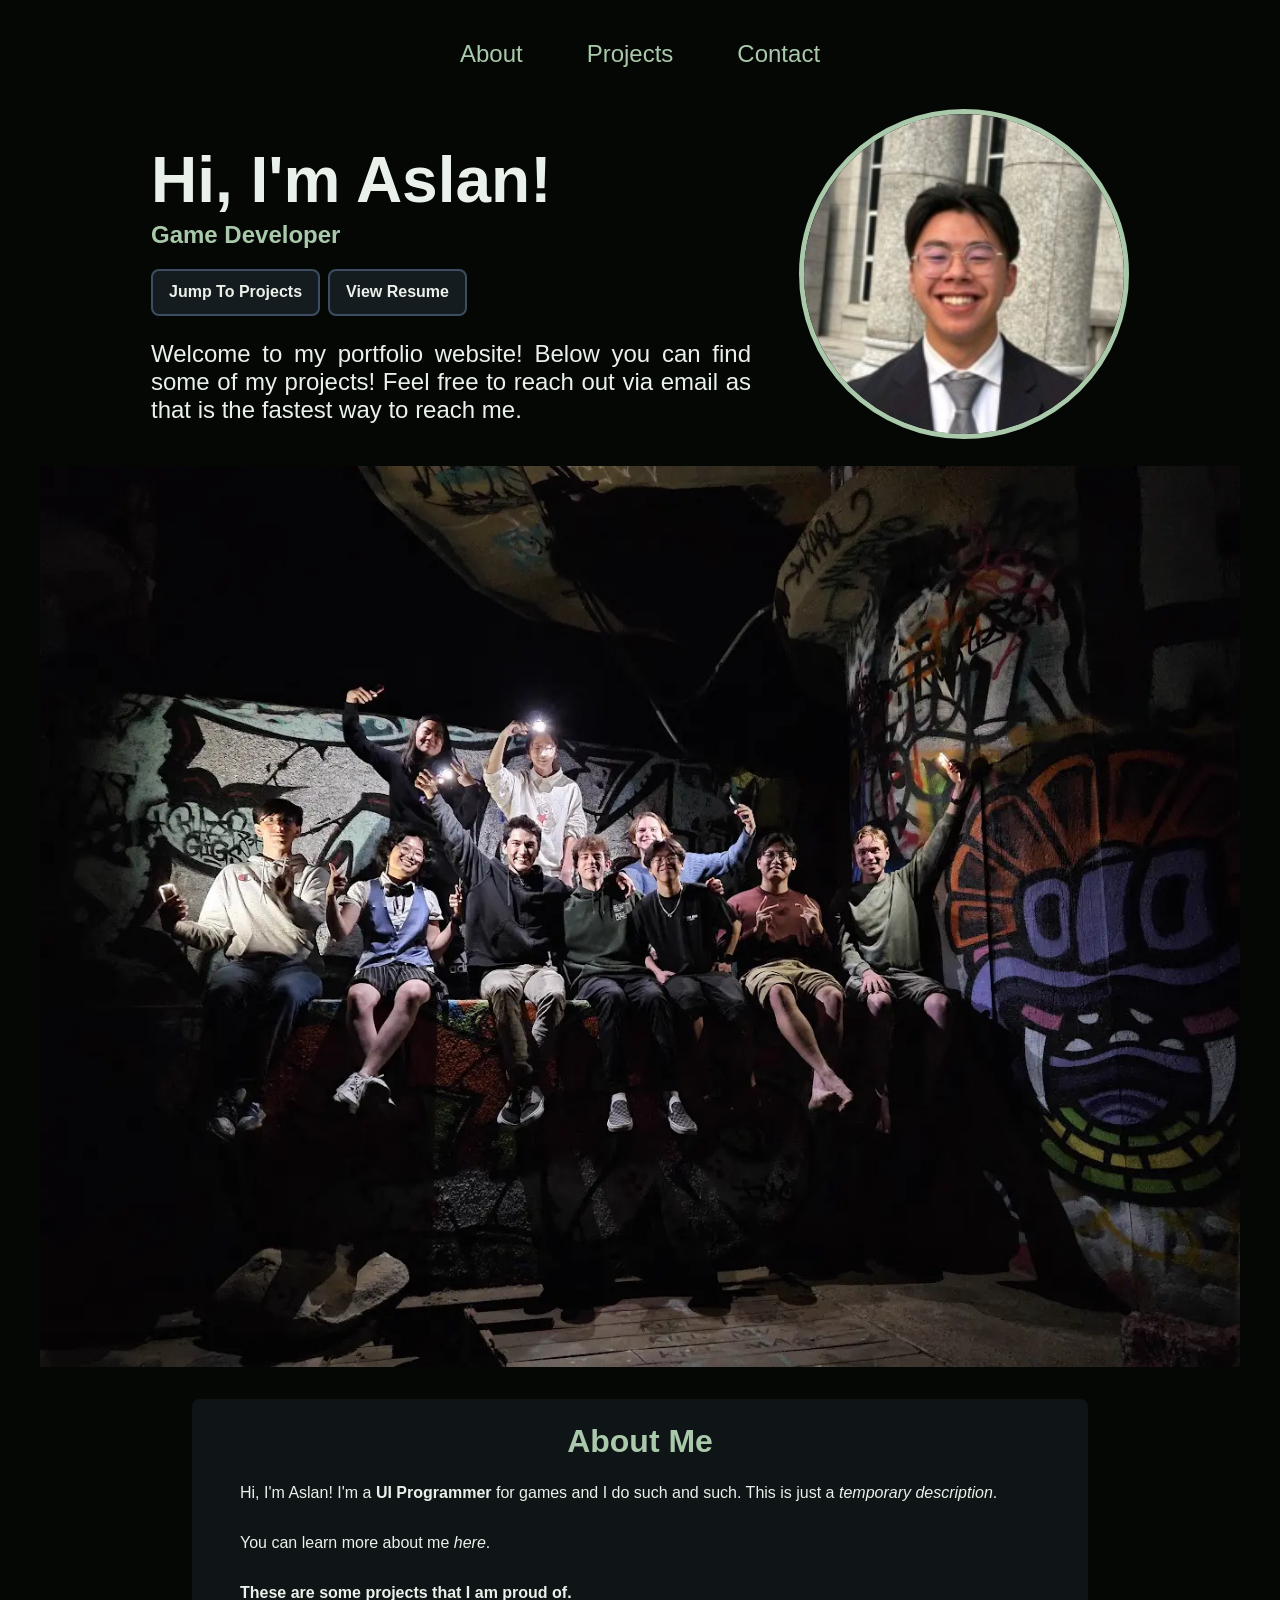
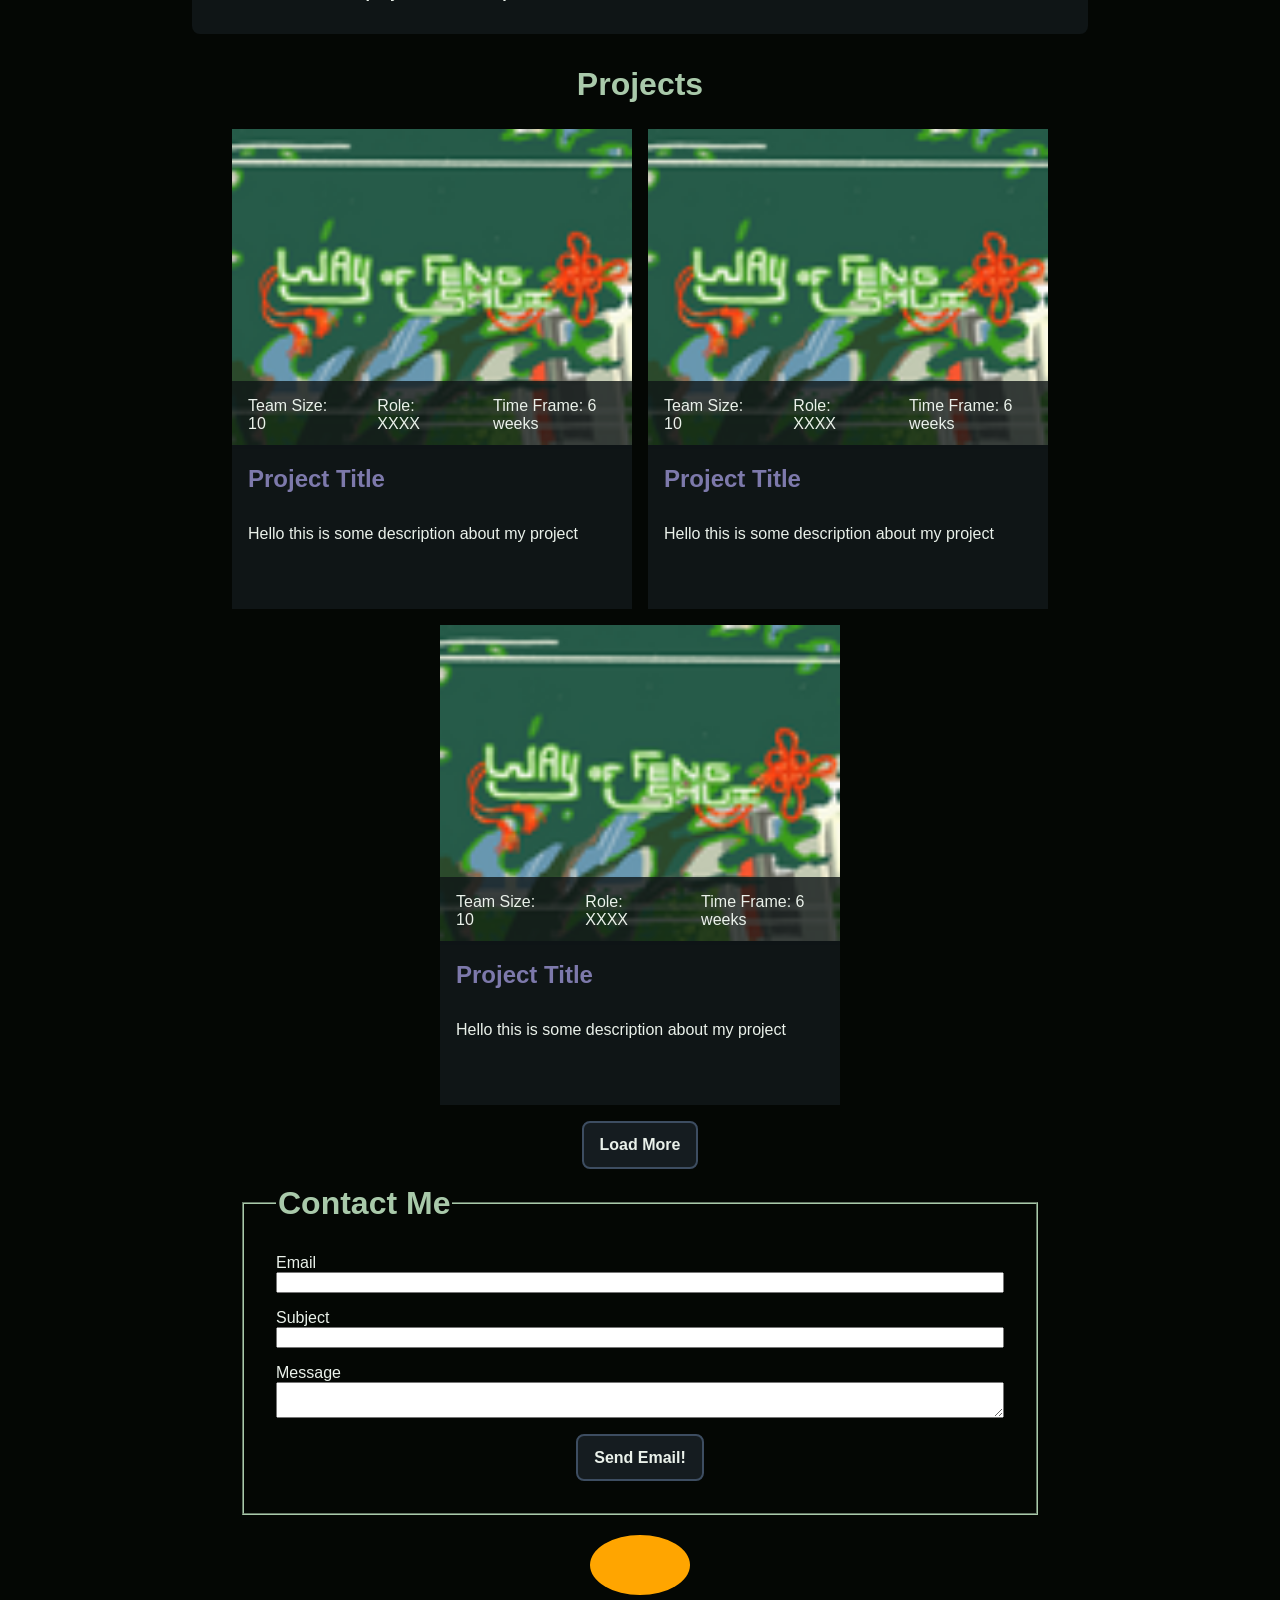
==== index.html @ 499e452e "copied hw3 files" ====
<!DOCTYPE html>
<html>
    <head>
        <meta charset="utf-8"/>
        <meta name="viewport" content="width=device-width, initial-scale=1.0" />
        <title>Aslan Chan | Portfolio</title>
        <link rel="icon" href="favicon.ico" />
        <link rel="stylesheet" href="main.css" />
    </head>

    <body>
        <noscript>Your browser does not support JavaScript!</noscript>
        <header>
            <nav>
                <a href="#about">About</a>
                <a href="#projects">Projects</a>
                <a href="#contact">Contact</a>
            </nav>
        </header>

        <main>
            <landing-page-section>
                <landing-page-intro>
                    <h1>Hi, I'm Aslan!</h1>
                    <h2>Game Developer</h2>
                    <landing-page-buttons>
                        <a href="#projects">Jump To Projects</a>
                        <a href="">View Resume</a>
                    </landing-page-buttons>
                    <p>Welcome to my portfolio website! Below you can find some of my projects! Feel free to reach out via email as that is the fastest way to reach me.</p>
                </landing-page-intro>
                <img id="landing-page-img" src="/assets/images/aslan-chan.jpg" />
            </landing-page-section>

            <br />

            <picture class="polaroid-picture">
                <source media="(min-width:650px)" srcset="/assets/images/about-image-2.webp" />
                <img src="/assets/images/about-image-1.webp" />
            </picture>

            <about-me-section id="about">
                <h2>About Me</h2>
                <section>
                    <p>Hi, I'm Aslan! I'm a <b>UI Programmer</b> for games and I do such and such. This is just a <em>temporary description</em>.</p>
                </section>
                <section>
                    <p>You can learn more about me <i>here</i>.</p>   
                </section>
                <section>
                    <p><strong>These are some projects that I am proud of.</strong></p>
                </section>
            </about-me-section>

            <h2 id="projects">Projects</h2>
            <project-cards-section>
                <a class="project-card" href="/project-details.html">
                    <img src="/assets/images/way-of-feng-shui.png" />
                    <project-card-info>
                        <p>Team Size: 10</p> 
                        <p>Role: XXXX</p> 
                        <p>Time Frame: 6 weeks</p>
                    </project-card-info>
                    <h3>Project Title</h3>
                    <p>Hello this is some description about my project</p>
                </a>
                <a class="project-card" href="/project-details.html">
                    <img src="/assets/images/way-of-feng-shui.png" />
                    <project-card-info>
                        <p>Team Size: 10</p> 
                        <p>Role: XXXX</p> 
                        <p>Time Frame: 6 weeks</p>
                    </project-card-info>
                    <h3>Project Title</h3>
                    <p>Hello this is some description about my project</p>
                </a>
                <a class="project-card" href="/project-details.html">
                    <img src="/assets/images/way-of-feng-shui.png" />
                    <project-card-info>
                        <p>Team Size: 10</p> 
                        <p>Role: XXXX</p> 
                        <p>Time Frame: 6 weeks</p>
                    </project-card-info>
                    <h3>Project Title</h3>
                    <p>Hello this is some description about my project</p>
                </a>
            </project-cards-section>

            <button id="load-more-button">Load More</button>

            <template>
                <a class="project-card" href="/project-details.html">
                    <img src="/assets/images/way-of-feng-shui.png" />
                    <project-card-info>
                        <p>Team Size: 10</p> 
                        <p>Role: XXXX</p> 
                        <p>Time Frame: 6 weeks</p>
                    </project-card-info>
                    <h3>Project Title</h3>
                    <p>Hello this is some description about my project</p>
                </a>
            </template>

            <form id="contact">
                <fieldset>
                    <legend>Contact Me</legend>
                    <label-input-container>
                        <label for="email-field">Email</label>
                        <input id="email-field" type="email" />
                    </label-input-container>
                    <label-input-container>
                        <label for="subject-field">Subject</label>
                        <input id="subject-field" type="text" />
                    </label-input-container>
                    <label-input-container>
                        <label for="message-field">Message</label>
                        <textarea id="message-field"></textarea>
                    </label-input-container>
                    <button command="show-modal" commandfor="confirmation-dialog">Send Email!</button>
                </fieldset>
            </form>

            <dialog id="confirmation-dialog">
                <p>Email has been sent!</p>
                <button commandfor="confirmation-dialog" command="close">Close</button>
            </dialog>

            <script>
                let canvas = document.getElementById("my-test-canvas");
                let ctx = canvas.getContext("2d");
                ctx.fillStyle = "#000000";
                // ctx.fillRect(0, 0, 80, 80);
                ctx.fillRect(0, 20, 100, 100);
            </script>
        </main>
        
        <footer>
            <svg width="100" height="100">
                <ellipse cx="50" cy="50" rx="50" ry="30" fill="orange"/>
            </svg>
        </footer>
    </body>
</html>
---- main.css ----
@font-face {
  font-family: 'Inter';
  src: url('/assets//fonts/Inter-VariableFont_opsz\,wght.ttf') format('ttf');
  font-weight: 100 900;
  font-style: normal;
  font-display: swap; /* Keeps text visible while loading */
}

:root {
    --main-font: 'Inter', Arial, Helvetica, sans-serif; 
    --color-text: #EAF1EA;
    --color-primary: #A9C9AA;
    --color-secondary: #3D4D61;
    --color-accent: #7D79AB;
    --color-bg: #040704;
    --color-secondary-20: rgba(61, 77, 97, 0.20);
}

body {
    max-width: 1200px;
    margin-inline: auto;
    padding-inline: 1.5rem;

    background-color: var(--color-bg);
    font-family: var(--main-font);
    color: var(--color-text);
}

nav {
    display: flex;
    max-width: fit-content;
    margin-inline: auto;
    justify-content: center;

    gap: 4rem;
    padding-block: 2rem;
}

nav a {
    font-size: 1.5rem;
    font-weight: 500;
    color: var(--color-primary);
    text-decoration: none;
    text-align: center;
    vertical-align: middle;
}

nav a:hover {
    cursor: pointer;
    color: var(--color-accent);
}

nav a:focus {
    cursor: pointer;
    color: var(--color-accent);
}

landing-page-section {
    display: flex;
    flex-direction: column;
    margin-block: auto;
    align-items: center;
    justify-content: center;
}

landing-page-intro {
    display: flex;
    flex-direction: column;
    width: 50%;
}

landing-page-intro h1 {
    font-size: 4rem;
    margin-bottom: -1rem;
}

landing-page-intro h2 {
    font-size: 1.5rem;
    color: var(--color-primary);
}

landing-page-intro p {
    font-size: 1.5rem;
    text-align: justify;
}

landing-page-buttons {
    display: flex;
    gap: 0.5rem;
}

landing-page-buttons a {
    font-size: 1rem;
    font-weight: 600;
    padding: 0.8em 1em;
    border-radius: 8px;
    border: 2px solid var(--color-secondary);
    background: rgba(61, 77, 97, 0.30);
    text-decoration-line: none;
    color: var(--color-text);
}

landing-page-buttons a:hover {
    background-color: var(--color-primary);
    color: var(--color-bg);
    cursor: pointer;
}

landing-page-buttons a:focus {
    background-color: var(--color-primary);
    color: var(--color-bg);
    cursor: pointer;
}

#landing-page-img {
    aspect-ratio: 1;
    width: 20rem;
    border-radius: 50%;
    border: 5px solid var(--color-primary);
    margin-left: 3rem;
}

.polaroid-picture img {
    display: flex;
    margin-inline: auto;
    width: 100%;
}

about-me-section {
    display: flex;
    flex-direction: column;
    max-width: 800px;
    margin-inline: auto;
    border-radius: 8px;
    background-color: var(--color-secondary-20);
    padding-inline: 3rem;
    padding-block: 1rem;
    margin-block: 2rem;
}

about-me-section h2 {
    align-self: center;
    color: var(--color-primary);
    font-size: 2rem;
    line-height: 0;
}

#projects {
    max-width: fit-content;
    margin-inline: auto;
    color: var(--color-primary);
    font-size: 2rem;
}

project-cards-section {
    display: flex;
    flex-wrap: wrap;
    justify-content: center;
    gap: 1rem;
}

.project-card {
    display: flex;
    flex-direction: column;
    width: 25rem;
    height: 30rem;
    background-color: var(--color-secondary-20);
    text-decoration-line: none;
    color: var(--color-text);
}


.project-card h3 {
    color: var(--color-accent);
    padding-inline: 1rem;
    font-size: 1.5rem;
    margin-block: 1rem;
}

/* All <p> tags after <h3> in .project card will have this margin-inline style */
.project-card h3 ~ p {
    margin-inline: 1rem;
} 

project-card-info {
    display: flex;
    position: relative;
    gap: 1rem;
    top: -4rem;
    margin-block-end: -4rem;
    
    height: fit-content;
    background: rgba(15, 21, 22, 0.79);
}

/* Only apply this margin-inline to <p> tags that are directly under project-card-info */
project-card-info > p {
    margin-inline: 1rem;
}

.project-card:hover {
    scale: 1.02;
}

.project-card:focus {
    scale: 1.02;
}
 
#load-more-button {
    display: block;
    max-width: fit-content;
    margin-inline: auto;
    margin-block: 1rem;

    font-size: 1rem;
    font-weight: 600;
    padding: 0.8em 1em;
    border-radius: 8px;
    border: 2px solid var(--color-secondary);
    background: rgba(61, 77, 97, 0.30);
    text-decoration-line: none;
    color: var(--color-text);
}

#load-more-button:hover {
    background-color: var(--color-primary);
    color: var(--color-bg);
    cursor: pointer;
}

#load-more-button:focus {
    background-color: var(--color-primary);
    color: var(--color-bg);
    cursor: pointer;
}

form {
    max-width: 800px;
    margin-inline: auto;
}

fieldset {
    border-color: var(--color-primary);
    padding-inline: 2rem;
    padding-block: 2rem;
}

legend {
    color: var(--color-primary);
    font-size: 2rem;
    font-weight: 600;
}

form button {
    display: block;
    max-width: fit-content;
    margin-inline: auto;
    margin-block-start: 1rem;

    font-size: 1rem;
    font-weight: 600;
    padding: 0.8em 1em;
    border-radius: 8px;
    border: 2px solid var(--color-secondary);
    background: rgba(61, 77, 97, 0.30);
    text-decoration-line: none;
    color: var(--color-text);
}

form label {
    font-size: 1rem;
    margin-inline-end: 1rem;
}

form button:hover {
    background-color: var(--color-primary);
    color: var(--color-bg);
    cursor: pointer;
}

form button:focus {
    background-color: var(--color-primary);
    color: var(--color-bg);
    cursor: pointer;
}

label-input-container {
    display: flex;
    flex-direction: column;
    margin-block-end: 1rem;
}

footer {
    display: flex;
    align-items: center;
    justify-content: center;
}

@media screen and (min-width: 768px) {
    landing-page-section {
        flex-direction: row;
    }
}
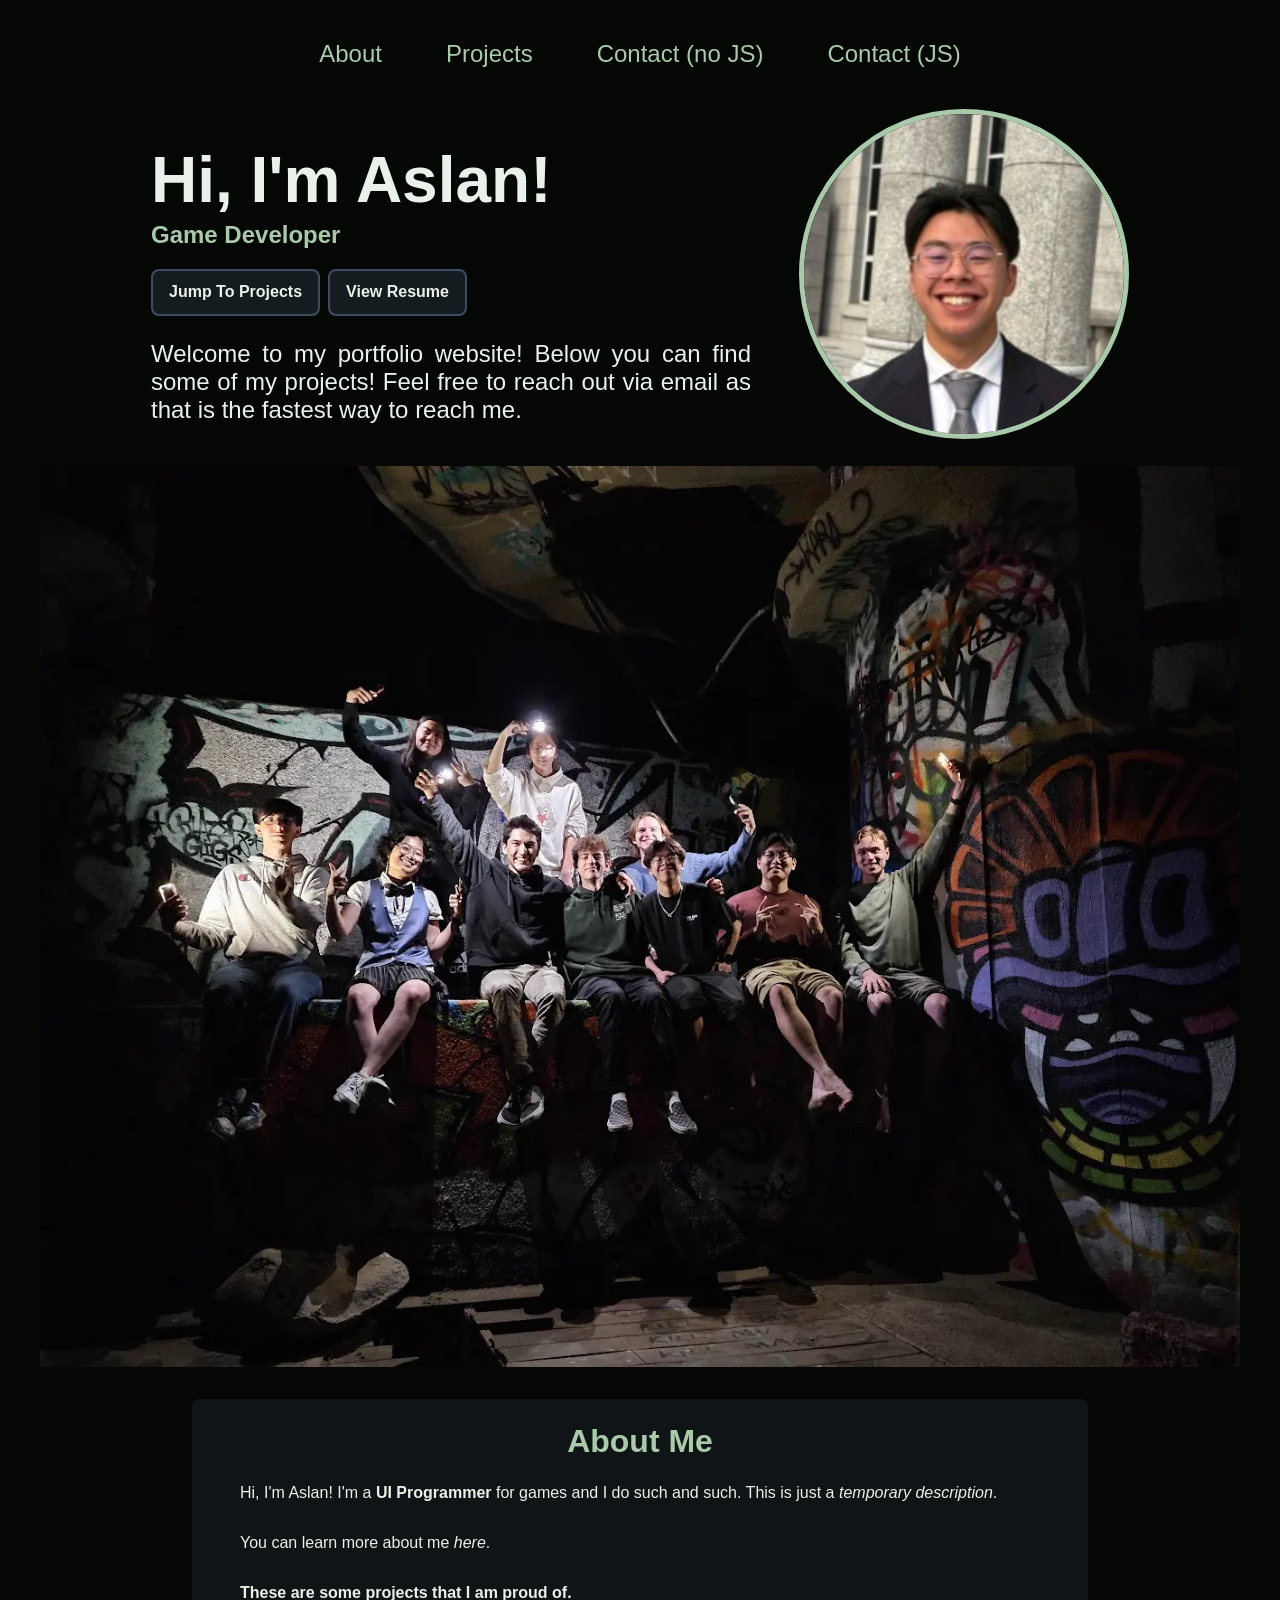
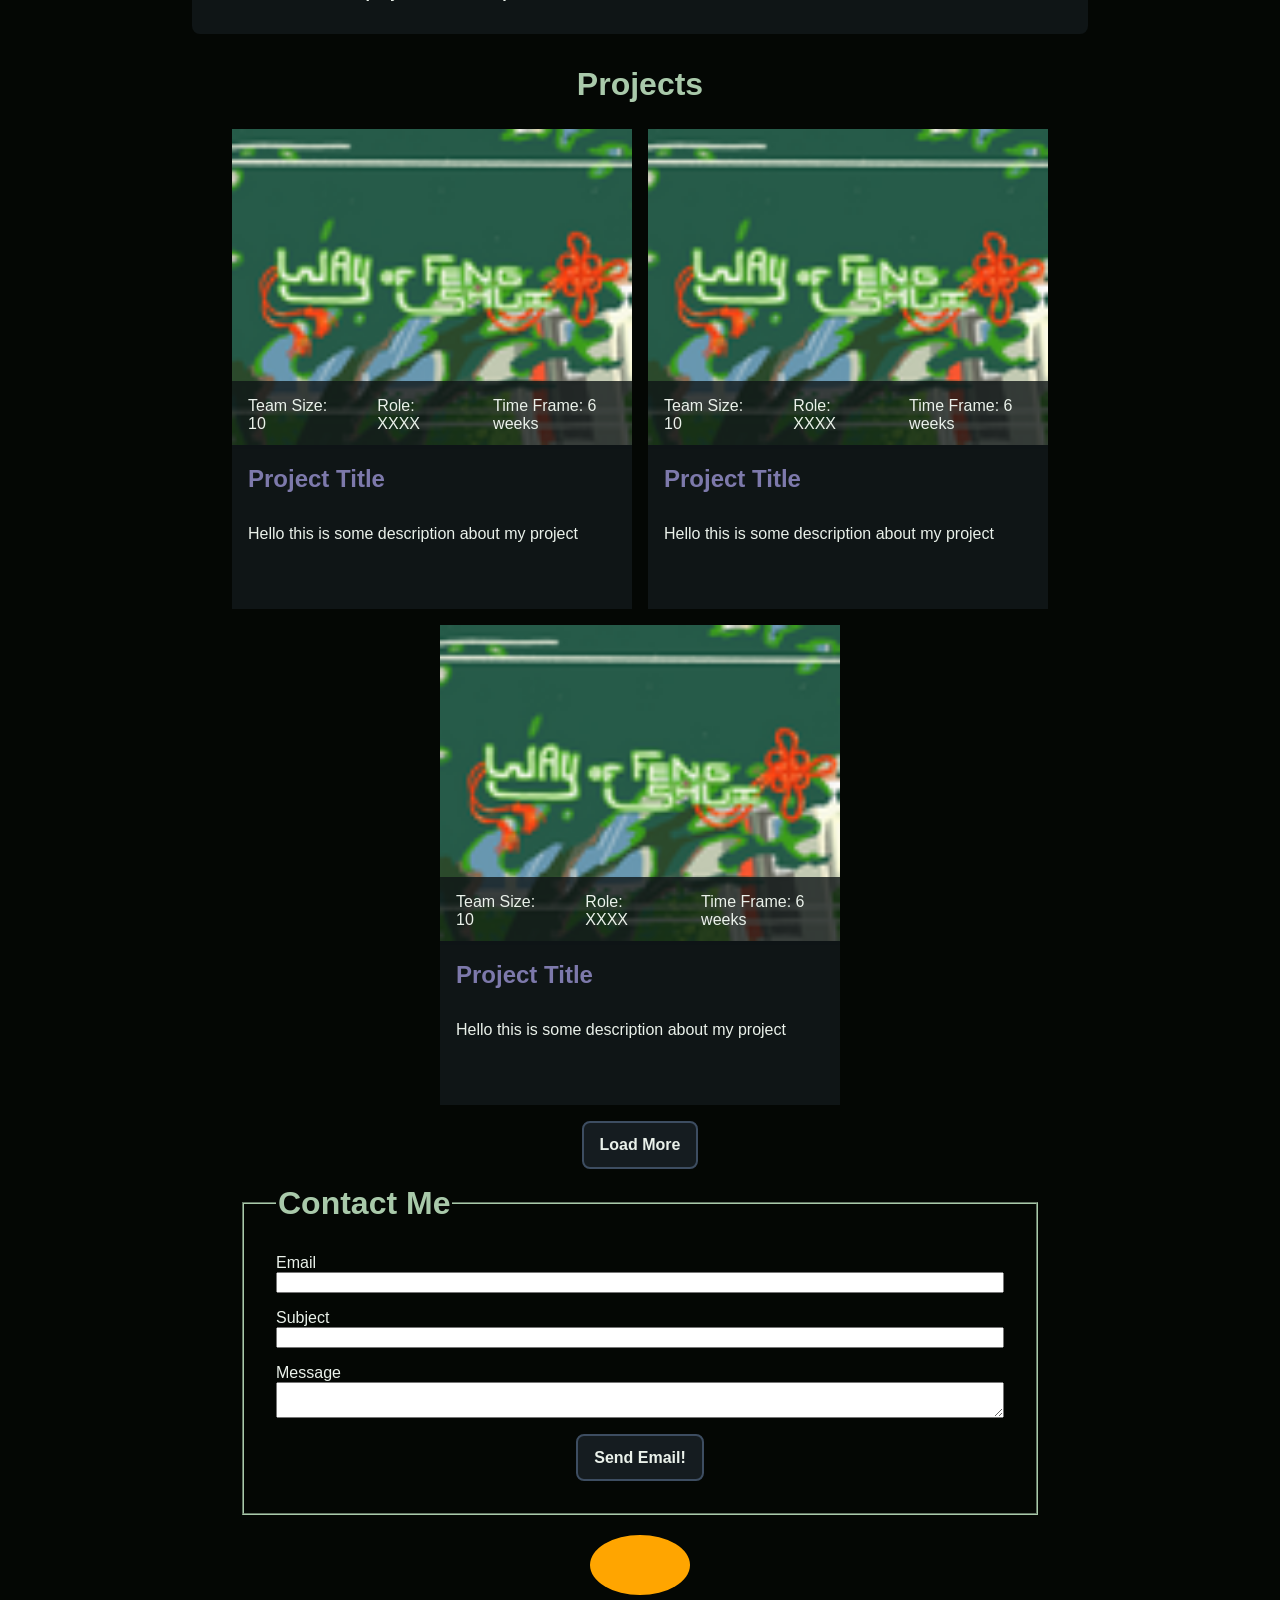
==== commit 5fc53d86: "part 2 and 3" ====
--- a/index.html
+++ b/index.html
@@ -14,7 +14,9 @@
             <nav>
                 <a href="#about">About</a>
                 <a href="#projects">Projects</a>
-                <a href="#contact">Contact</a>
+                <!-- <a href="#contact">Contact</a> -->
+                <a href="/form-no-js.html">Contact &lpar;no JS&rpar;</a>
+                <a href="/form-with-js.html">Contact &lpar;JS&rpar;</a>
             </nav>
         </header>
 
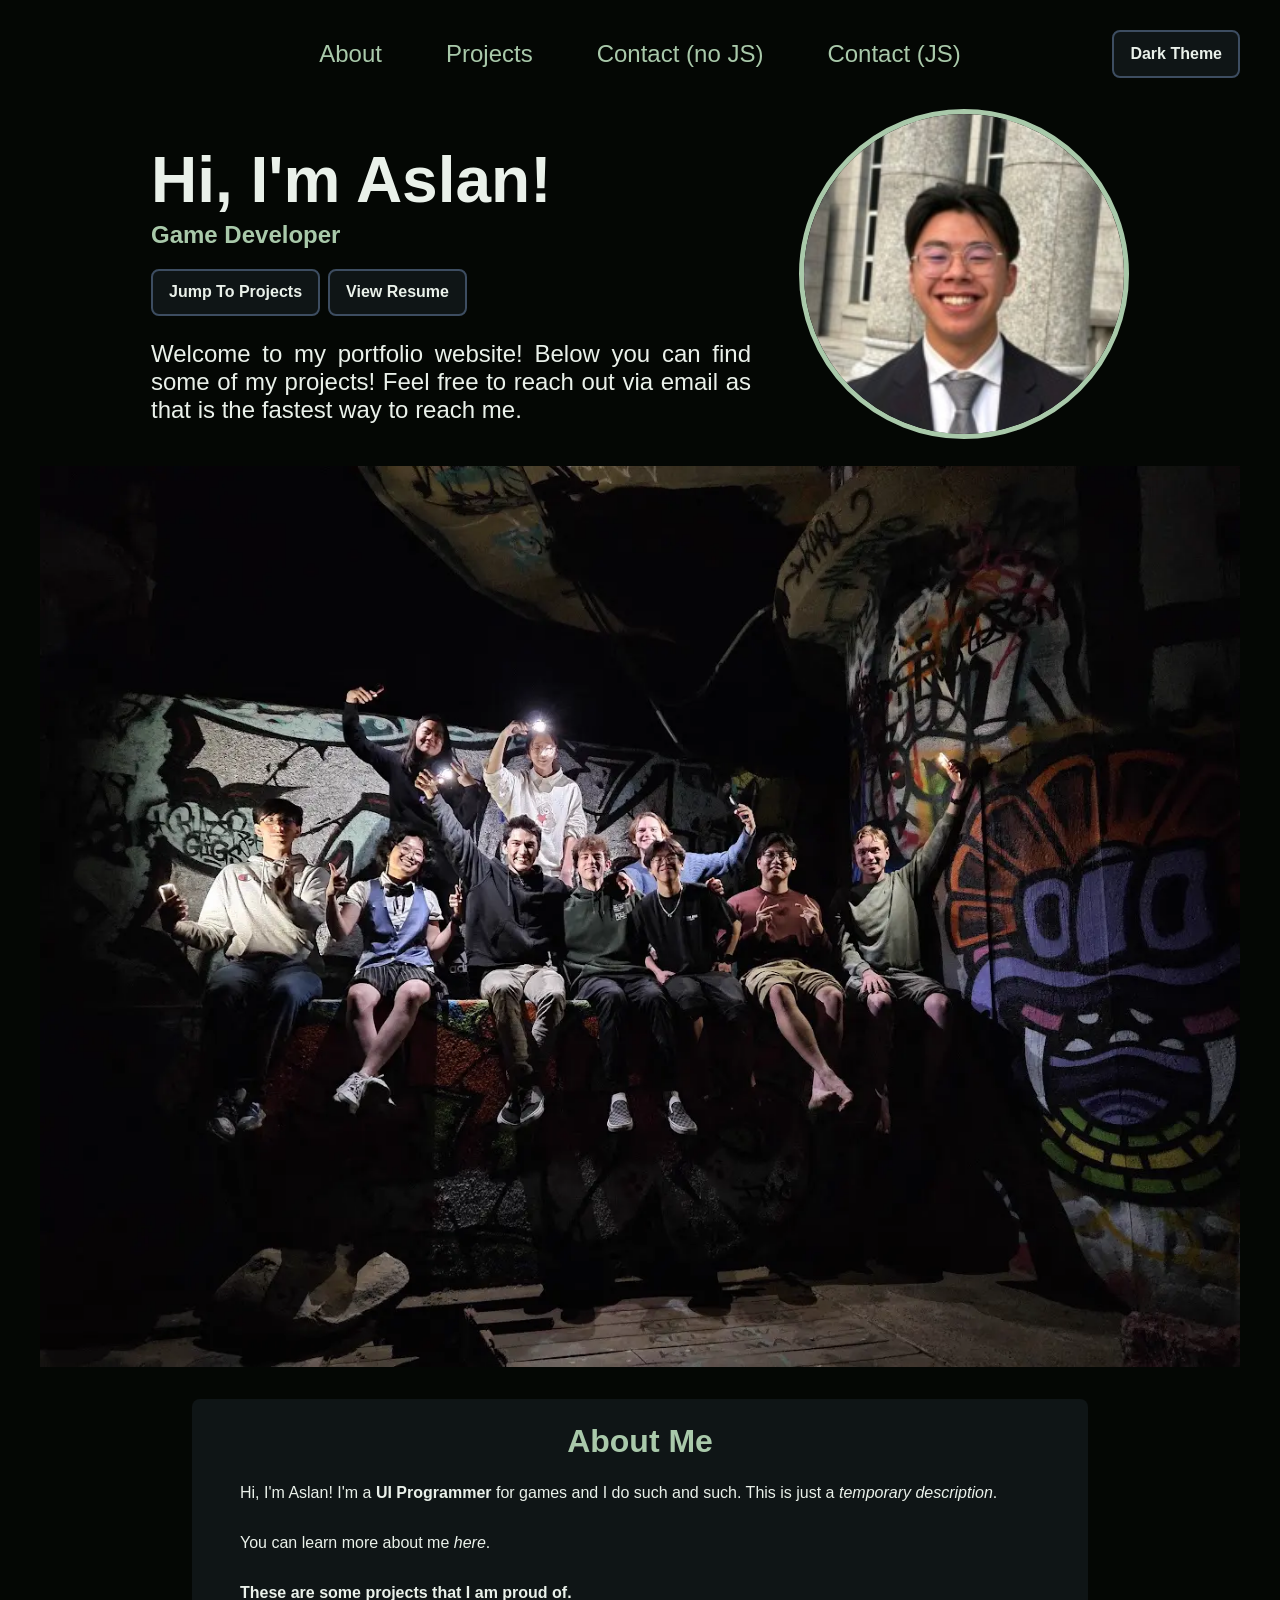
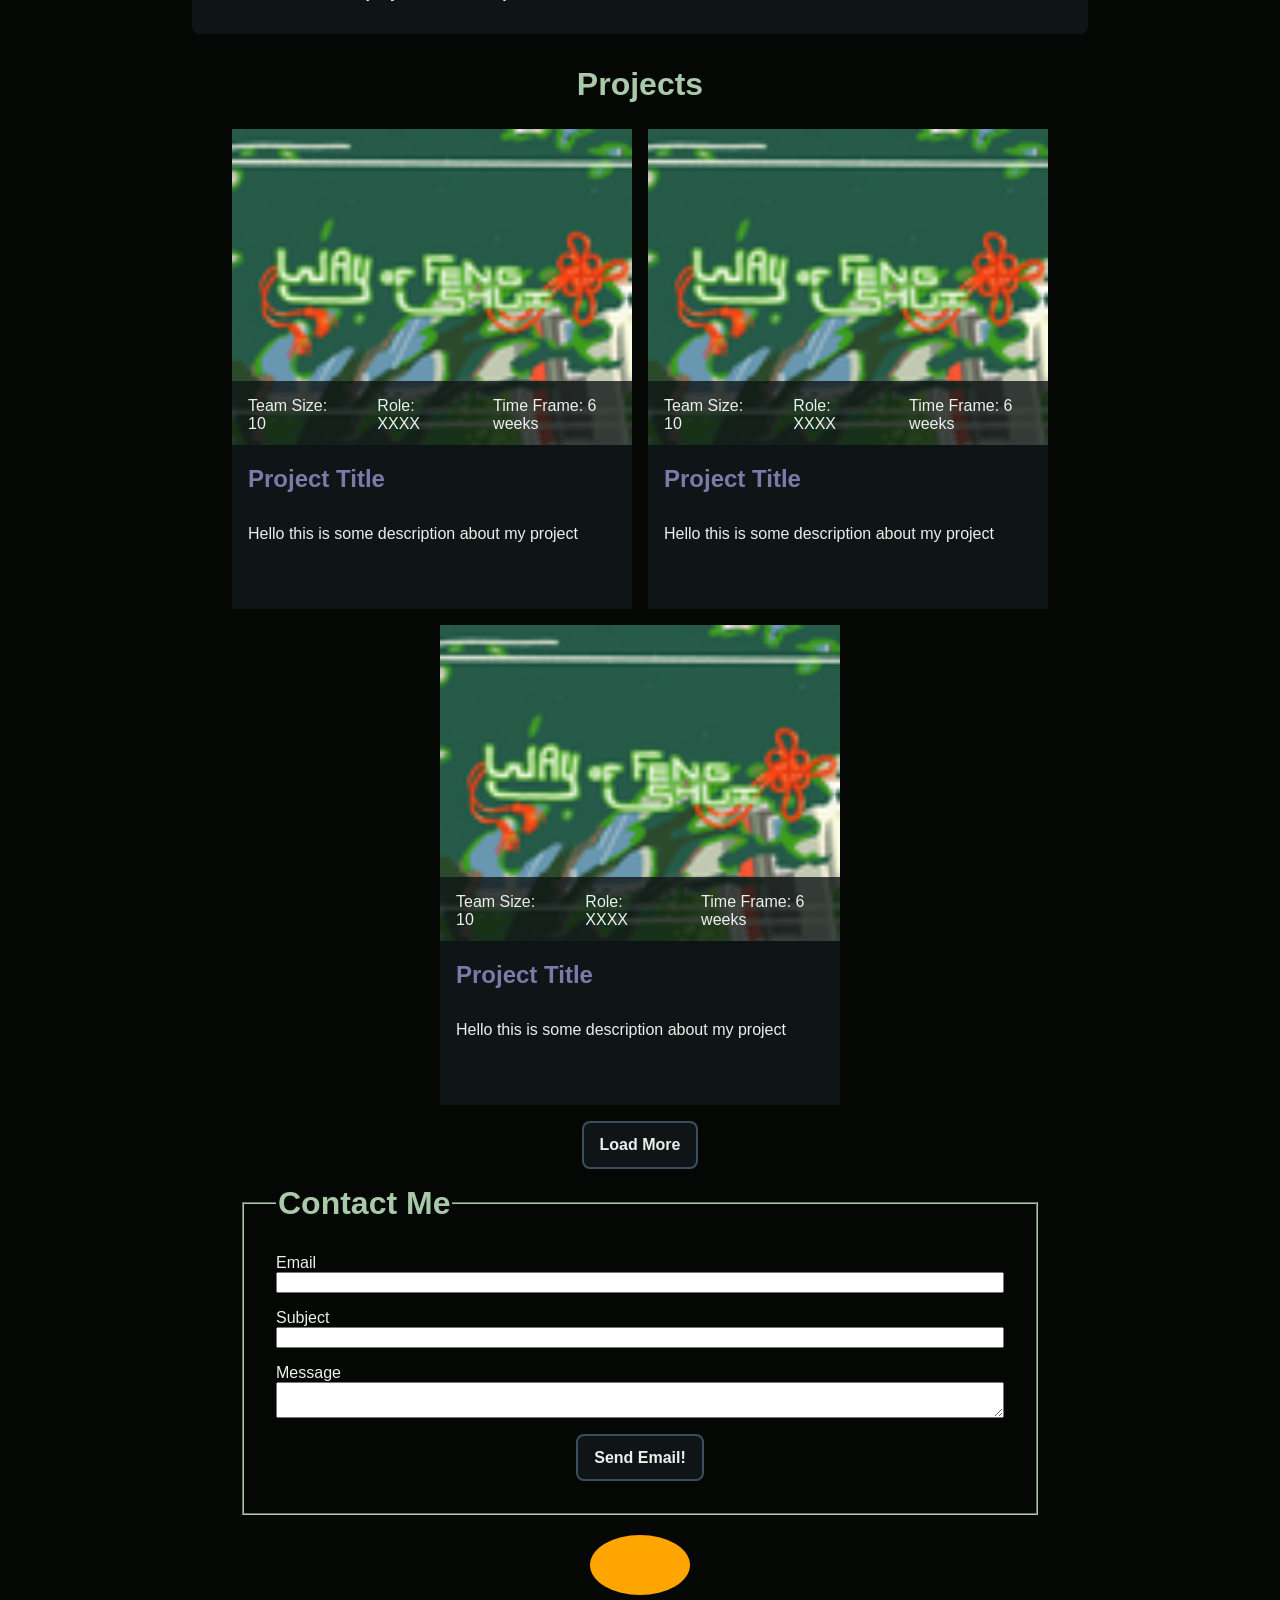
==== commit 35b44aa5: "part 4.1" ====
--- a/index.html
+++ b/index.html
@@ -1,11 +1,12 @@
 <!DOCTYPE html>
-<html>
+<html data-theme="">
     <head>
         <meta charset="utf-8"/>
         <meta name="viewport" content="width=device-width, initial-scale=1.0" />
         <title>Aslan Chan | Portfolio</title>
         <link rel="icon" href="favicon.ico" />
         <link rel="stylesheet" href="main.css" />
+        <script src="theme.js"></script>
     </head>
 
     <body>
@@ -18,6 +19,7 @@
                 <a href="/form-no-js.html">Contact &lpar;no JS&rpar;</a>
                 <a href="/form-with-js.html">Contact &lpar;JS&rpar;</a>
             </nav>
+            <button id="theme-button" type="button" onclick="ChangeTheme()">Dark Theme</button>
         </header>
 
         <main>
--- a/main.css
+++ b/main.css
@@ -13,6 +13,17 @@
     --color-secondary: #3D4D61;
     --color-accent: #7D79AB;
     --color-bg: #040704;
+    --color-card-info-bg: rgba(15, 21, 22, 0.79);
+    --color-secondary-20: rgba(61, 77, 97, 0.20);
+}
+
+[data-theme="light"] {
+    --color-text: #000000;
+    --color-primary: #5A8B5A;
+    --color-secondary: #3D4D61;
+    --color-accent: #9679AB;
+    --color-bg: #FFFFFF;
+    --color-card-info-bg: rgba(200, 200, 200, 0.8);
     --color-secondary-20: rgba(61, 77, 97, 0.20);
 }
 
@@ -26,8 +37,42 @@
     color: var(--color-text);
 }
 
+header {
+    display: grid;
+    grid-template-columns: 1fr auto 1fr;
+    align-items: center;
+    column-gap: 1rem;
+}
+
+header button {
+    grid-column: 3;
+    justify-self: end;
+
+    font-size: 1rem;
+    font-weight: 600;
+    padding: 0.8em 1em;
+    border-radius: 8px;
+    border: 2px solid var(--color-secondary);
+    background: var(--color-secondary-20);
+    text-decoration-line: none;
+    color: var(--color-text);
+}
+
+header button:hover {
+    background-color: var(--color-primary);
+    color: var(--color-bg);
+    cursor: pointer;
+}
+
+header button:focus {
+    background-color: var(--color-primary);
+    color: var(--color-bg);
+    cursor: pointer;
+}
+
 nav {
     display: flex;
+    grid-column: 2;
     max-width: fit-content;
     margin-inline: auto;
     justify-content: center;
@@ -95,7 +140,7 @@
     padding: 0.8em 1em;
     border-radius: 8px;
     border: 2px solid var(--color-secondary);
-    background: rgba(61, 77, 97, 0.30);
+    background: var(--color-secondary-20);
     text-decoration-line: none;
     color: var(--color-text);
 }
@@ -190,7 +235,7 @@
     margin-block-end: -4rem;
     
     height: fit-content;
-    background: rgba(15, 21, 22, 0.79);
+    background: var(--color-card-info-bg);
 }
 
 /* Only apply this margin-inline to <p> tags that are directly under project-card-info */
@@ -217,7 +262,7 @@
     padding: 0.8em 1em;
     border-radius: 8px;
     border: 2px solid var(--color-secondary);
-    background: rgba(61, 77, 97, 0.30);
+    background: var(--color-secondary-20);
     text-decoration-line: none;
     color: var(--color-text);
 }
@@ -262,7 +307,7 @@
     padding: 0.8em 1em;
     border-radius: 8px;
     border: 2px solid var(--color-secondary);
-    background: rgba(61, 77, 97, 0.30);
+    background: var(--color-secondary-20);
     text-decoration-line: none;
     color: var(--color-text);
 }
